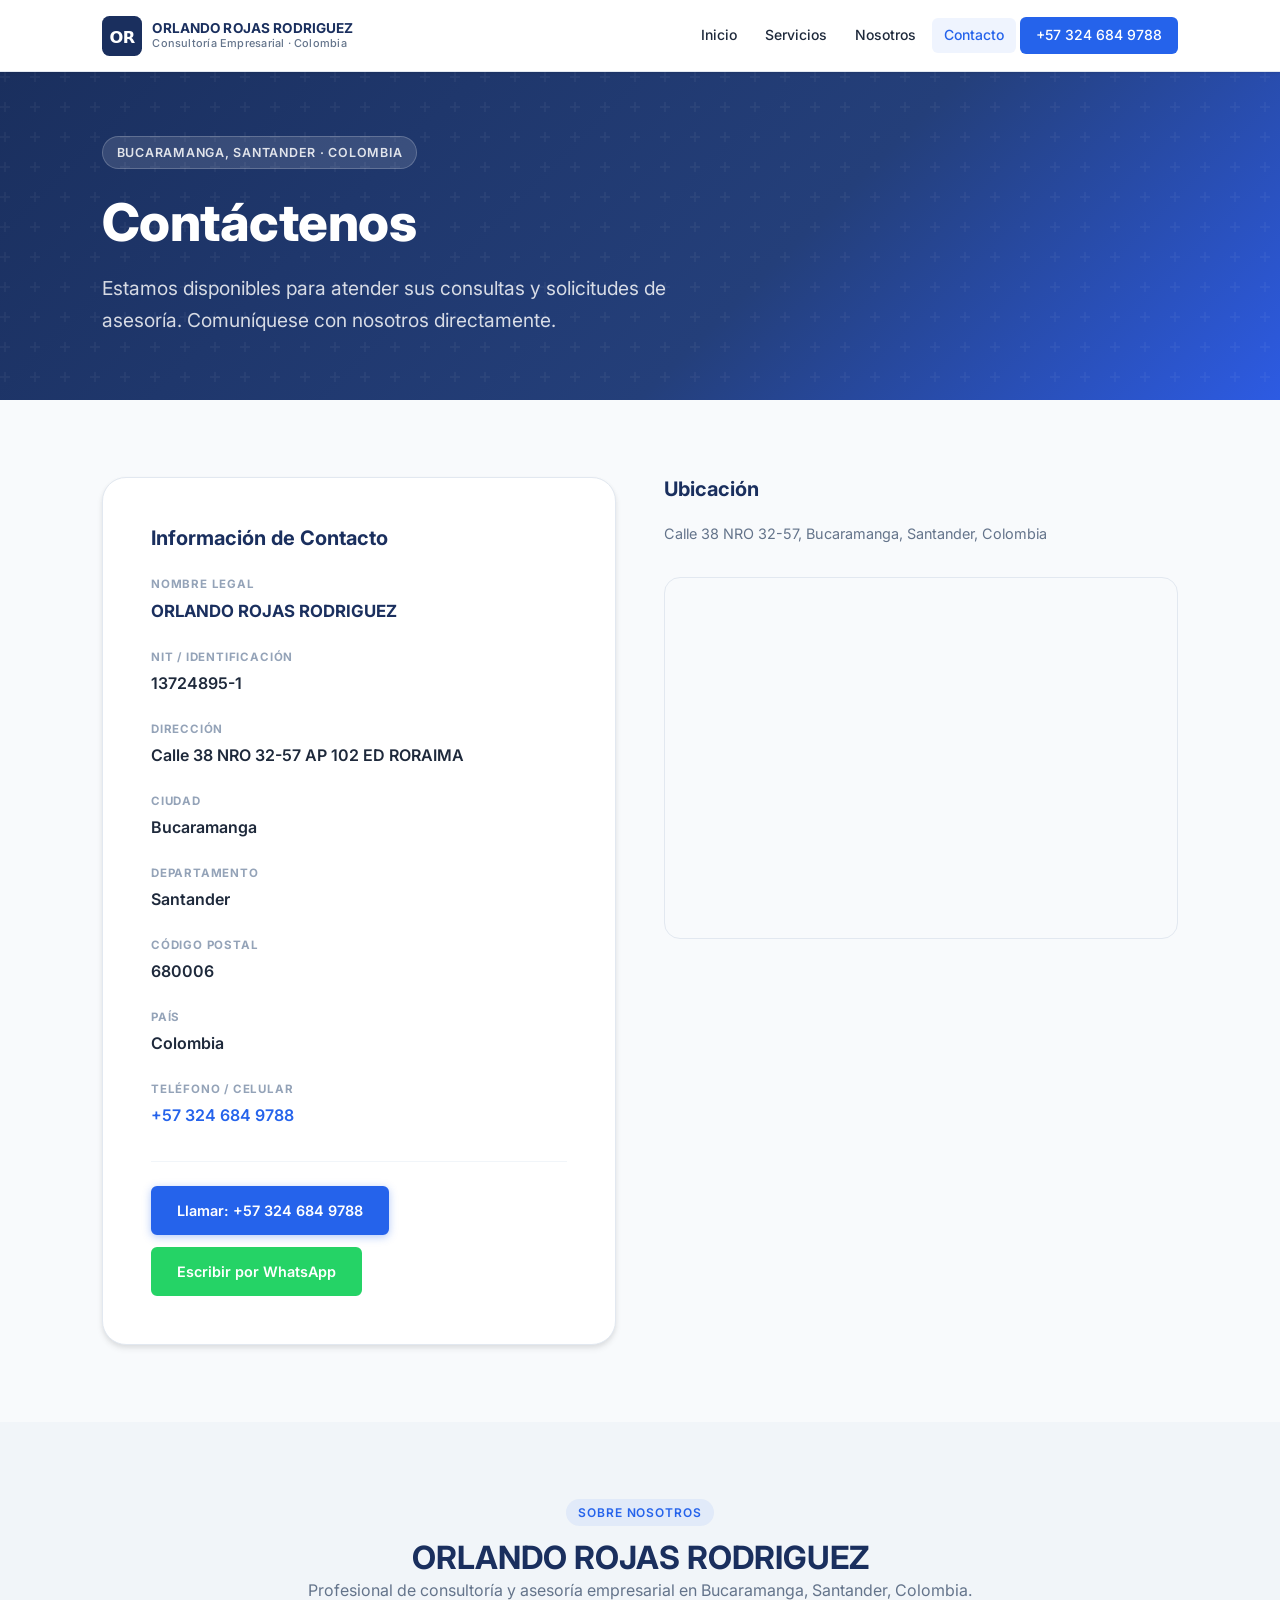
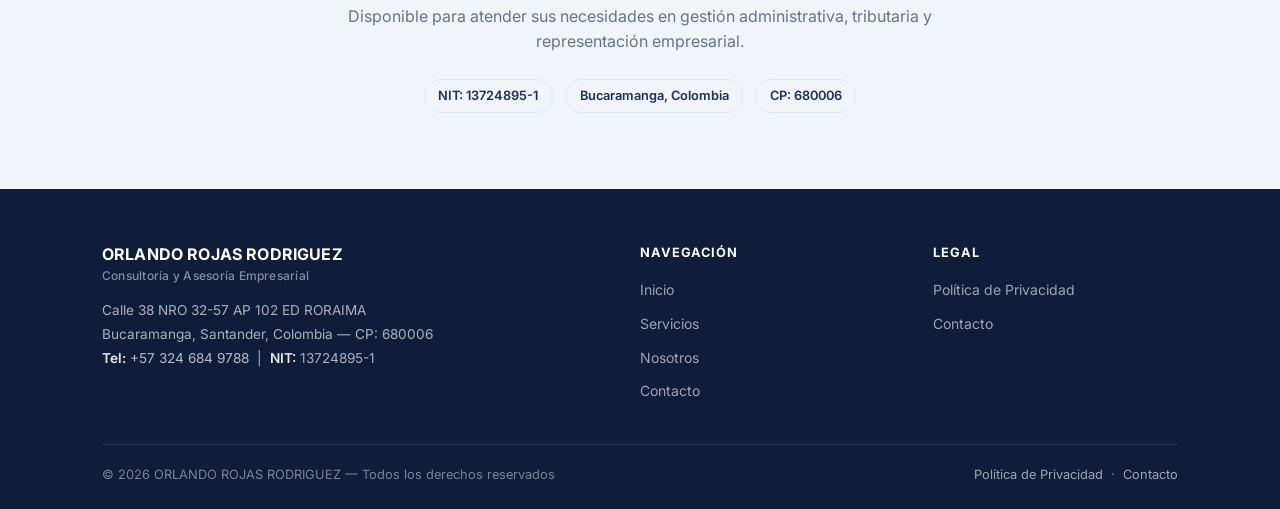
==== contact.html @ 3d0fdda3 "Initial commit: sitio web de verificación empresarial para Meta Ads Manager - index.html: página pri" ====
<!DOCTYPE html>
<html lang="es">
<head>
  <meta charset="UTF-8">
  <meta name="viewport" content="width=device-width, initial-scale=1.0">
  <title>Contacto — ORLANDO ROJAS RODRIGUEZ</title>
  <meta name="description" content="Contacte a ORLANDO ROJAS RODRIGUEZ en Bucaramanga, Santander, Colombia. Teléfono: +57 324 684 9788. Dirección: Calle 38 NRO 32-57 AP 102 ED RORAIMA.">
  <meta name="author" content="ORLANDO ROJAS RODRIGUEZ">
  <meta name="robots" content="index, follow">
  <meta name="geo.region" content="CO-SAN">
  <meta name="geo.placename" content="Bucaramanga">
  <meta name="geo.position" content="7.1193;-73.1227">
  <meta name="ICBM" content="7.1193, -73.1227">

  <!-- Open Graph -->
  <meta property="og:type" content="website">
  <meta property="og:title" content="Contacto — ORLANDO ROJAS RODRIGUEZ">
  <meta property="og:description" content="Contacte a ORLANDO ROJAS RODRIGUEZ en Bucaramanga, Colombia. Tel: +57 324 684 9788.">
  <meta property="og:locale" content="es_CO">

  <!-- Favicon -->
  <link rel="icon" type="image/svg+xml" href="assets/icons/favicon.svg">

  <!-- Canonical -->
  <link rel="canonical" href="https://orlando-rojas.netlify.app/contact.html">

  <!-- CSS -->
  <link rel="stylesheet" href="css/main.css">
</head>
<body>

  <!-- ===== HEADER ===== -->
  <header class="site-header" role="banner">
    <div class="container">
      <a href="index.html" class="site-logo" aria-label="ORLANDO ROJAS RODRIGUEZ — Inicio">
        <img src="assets/icons/favicon.svg" alt="" class="logo-icon" width="40" height="40">
        <div class="logo-text">
          <span class="logo-name">ORLANDO ROJAS RODRIGUEZ</span>
          <span class="logo-tag">Consultoría Empresarial · Colombia</span>
        </div>
      </a>

      <button class="nav-toggle" id="nav-toggle" aria-expanded="false" aria-label="Abrir menú de navegación">
        <span></span><span></span><span></span>
      </button>

      <nav class="site-nav" id="site-nav" role="navigation" aria-label="Navegación principal">
        <a href="index.html">Inicio</a>
        <a href="index.html#servicios">Servicios</a>
        <a href="index.html#nosotros">Nosotros</a>
        <a href="contact.html" class="active">Contacto</a>
        <a href="tel:+573246849788" class="nav-cta">+57 324 684 9788</a>
      </nav>
    </div>
  </header>

  <main id="main-content">

    <!-- Hero pequeño -->
    <section class="hero" style="padding: clamp(2.5rem, 5vw, 4rem) 0;" aria-labelledby="contact-heading">
      <div class="container">
        <div class="hero-content">
          <span class="hero-badge">Bucaramanga, Santander · Colombia</span>
          <h1 id="contact-heading">Contáctenos</h1>
          <p class="hero-subtitle">
            Estamos disponibles para atender sus consultas y solicitudes de asesoría.
            Comuníquese con nosotros directamente.
          </p>
        </div>
      </div>
    </section>

    <!-- Contenido de Contacto -->
    <section aria-label="Información de contacto completa">
      <div class="container">
        <div class="contact-page-grid">

          <!-- Card de información -->
          <div>
            <div class="contact-box">
              <h2 style="margin-bottom: 1.5rem; font-size: 1.25rem;">Información de Contacto</h2>

              <div class="contact-grid" style="grid-template-columns: 1fr;">
                <div class="contact-item">
                  <span class="contact-label">Nombre Legal</span>
                  <span class="contact-value" style="font-size: 1.05rem; color: var(--primary); font-weight: 700;">
                    ORLANDO ROJAS RODRIGUEZ
                  </span>
                </div>

                <div class="contact-item">
                  <span class="contact-label">NIT / Identificación</span>
                  <span class="contact-value">13724895-1</span>
                </div>

                <div class="contact-item">
                  <span class="contact-label">Dirección</span>
                  <span class="contact-value">Calle 38 NRO 32-57 AP 102 ED RORAIMA</span>
                </div>

                <div class="contact-item">
                  <span class="contact-label">Ciudad</span>
                  <span class="contact-value">Bucaramanga</span>
                </div>

                <div class="contact-item">
                  <span class="contact-label">Departamento</span>
                  <span class="contact-value">Santander</span>
                </div>

                <div class="contact-item">
                  <span class="contact-label">Código Postal</span>
                  <span class="contact-value">680006</span>
                </div>

                <div class="contact-item">
                  <span class="contact-label">País</span>
                  <span class="contact-value">Colombia</span>
                </div>

                <div class="contact-item">
                  <span class="contact-label">Teléfono / Celular</span>
                  <span class="contact-value">
                    <a href="tel:+573246849788">+57 324 684 9788</a>
                  </span>
                </div>
              </div>

              <div class="contact-actions">
                <a href="tel:+573246849788" class="btn btn-primary">
                  Llamar: +57 324 684 9788
                </a>
                <a href="https://wa.me/573246849788?text=Hola%2C%20me%20gustar%C3%ADa%20obtener%20m%C3%A1s%20informaci%C3%B3n%20sobre%20sus%20servicios."
                   class="btn btn-whatsapp"
                   target="_blank"
                   rel="noopener">
                  Escribir por WhatsApp
                </a>
              </div>
            </div>

            <!-- Schema.org markup para SEO y crawlers -->
            <div style="display:none;" itemscope itemtype="https://schema.org/Person">
              <span itemprop="name">ORLANDO ROJAS RODRIGUEZ</span>
              <span itemprop="taxID">13724895-1</span>
              <span itemprop="telephone">+57 324 684 9788</span>
              <div itemprop="address" itemscope itemtype="https://schema.org/PostalAddress">
                <span itemprop="streetAddress">Calle 38 NRO 32-57 AP 102 ED RORAIMA</span>
                <span itemprop="addressLocality">Bucaramanga</span>
                <span itemprop="addressRegion">Santander</span>
                <span itemprop="postalCode">680006</span>
                <span itemprop="addressCountry">CO</span>
              </div>
            </div>
          </div>

          <!-- Mapa -->
          <div>
            <h2 style="margin-bottom: 1.25rem; font-size: 1.25rem;">Ubicación</h2>
            <p style="color: var(--text-muted); font-size: .9rem; margin-bottom: 1.25rem;">
              Calle 38 NRO 32-57, Bucaramanga, Santander, Colombia
            </p>
            <div class="map-wrapper">
              <iframe
                title="Ubicación de ORLANDO ROJAS RODRIGUEZ en Bucaramanga"
                src="https://maps.google.com/maps?q=Calle+38+%2332-57+Bucaramanga+Santander+Colombia&t=&z=15&ie=UTF8&iwloc=&output=embed"
                allowfullscreen
                loading="lazy"
                referrerpolicy="no-referrer-when-downgrade">
              </iframe>
            </div>
          </div>

        </div>
      </div>
    </section>

    <!-- Sección adicional de contexto -->
    <section class="section-alt" aria-label="Información del negocio">
      <div class="container" style="max-width: 760px; text-align: center;">
        <span class="section-tag">Sobre nosotros</span>
        <h2>ORLANDO ROJAS RODRIGUEZ</h2>
        <p style="color: var(--text-muted); margin-bottom: 1.5rem;">
          Profesional de consultoría y asesoría empresarial en Bucaramanga, Santander, Colombia.
          Disponible para atender sus necesidades en gestión administrativa, tributaria y representación empresarial.
        </p>
        <div style="display: flex; flex-wrap: wrap; gap: .75rem; justify-content: center;">
          <span class="badge">NIT: 13724895-1</span>
          <span class="badge">Bucaramanga, Colombia</span>
          <span class="badge">CP: 680006</span>
        </div>
      </div>
    </section>

  </main>

  <!-- ===== FOOTER ===== -->
  <footer class="site-footer" role="contentinfo">
    <div class="container">
      <div class="footer-grid">
        <div class="footer-brand">
          <div class="logo-text">
            <span class="logo-name">ORLANDO ROJAS RODRIGUEZ</span>
            <span class="logo-tag">Consultoría y Asesoría Empresarial</span>
          </div>
          <address class="footer-address" style="font-style: normal;">
            Calle 38 NRO 32-57 AP 102 ED RORAIMA<br>
            Bucaramanga, Santander, Colombia — CP: 680006<br>
            <strong>Tel:</strong> <a href="tel:+573246849788" style="color:rgba(255,255,255,.7)">+57 324 684 9788</a>
            &nbsp;|&nbsp; <strong>NIT:</strong> 13724895-1
          </address>
        </div>

        <div class="footer-col">
          <h4>Navegación</h4>
          <ul>
            <li><a href="index.html">Inicio</a></li>
            <li><a href="index.html#servicios">Servicios</a></li>
            <li><a href="index.html#nosotros">Nosotros</a></li>
            <li><a href="contact.html">Contacto</a></li>
          </ul>
        </div>

        <div class="footer-col">
          <h4>Legal</h4>
          <ul>
            <li><a href="privacy-policy.html">Política de Privacidad</a></li>
            <li><a href="contact.html">Contacto</a></li>
          </ul>
        </div>
      </div>

      <div class="footer-bottom">
        <span>© 2026 ORLANDO ROJAS RODRIGUEZ — Todos los derechos reservados</span>
        <span>
          <a href="privacy-policy.html">Política de Privacidad</a>
          &nbsp;·&nbsp;
          <a href="contact.html">Contacto</a>
        </span>
      </div>
    </div>
  </footer>

  <script src="js/main.js"></script>
</body>
</html>
---- css/main.css ----
/* ==============================================
   ORLANDO ROJAS RODRIGUEZ — Sistema de Diseño
   ============================================== */

/* 1. Google Fonts */
@import url('https://fonts.googleapis.com/css2?family=Inter:wght@400;500;600;700;800&display=swap');

/* 2. Variables CSS */
:root {
  --primary:        #1a2f5e;
  --primary-dark:   #0f1d3a;
  --primary-light:  #243f7a;
  --accent:         #2563eb;
  --accent-hover:   #1d4ed8;
  --text:           #1e293b;
  --text-muted:     #64748b;
  --text-light:     #94a3b8;
  --bg:             #f8fafc;
  --bg-white:       #ffffff;
  --bg-section:     #f1f5f9;
  --border:         #e2e8f0;
  --border-light:   #f1f5f9;
  --success:        #059669;
  --shadow-sm:      0 1px 3px rgba(0,0,0,.08), 0 1px 2px rgba(0,0,0,.04);
  --shadow:         0 4px 6px rgba(0,0,0,.07), 0 2px 4px rgba(0,0,0,.05);
  --shadow-lg:      0 10px 25px rgba(0,0,0,.1), 0 4px 10px rgba(0,0,0,.06);
  --radius-sm:      6px;
  --radius:         10px;
  --radius-lg:      16px;
  --radius-xl:      24px;
  --font:           'Inter', system-ui, -apple-system, sans-serif;
  --container:      1140px;
  --header-h:       72px;
  --transition:     0.2s ease;
}

/* 3. Reset */
*, *::before, *::after {
  box-sizing: border-box;
  margin: 0;
  padding: 0;
}

html {
  scroll-behavior: smooth;
  -webkit-text-size-adjust: 100%;
}

body {
  font-family: var(--font);
  font-size: 16px;
  line-height: 1.6;
  color: var(--text);
  background: var(--bg);
  -webkit-font-smoothing: antialiased;
  -moz-osx-font-smoothing: grayscale;
}

img, svg { display: block; max-width: 100%; }
a { color: var(--accent); text-decoration: none; }
a:hover { text-decoration: underline; }
ul { list-style: none; }

/* 4. Tipografía */
h1, h2, h3, h4, h5, h6 {
  font-weight: 700;
  line-height: 1.25;
  color: var(--primary);
}

h1 { font-size: clamp(1.75rem, 4vw, 2.75rem); }
h2 { font-size: clamp(1.4rem, 3vw, 2rem); }
h3 { font-size: clamp(1.1rem, 2vw, 1.35rem); }
h4 { font-size: 1.05rem; }

p { margin-bottom: 1rem; }
p:last-child { margin-bottom: 0; }

/* 5. Layout */
.container {
  max-width: var(--container);
  margin: 0 auto;
  padding: 0 clamp(1rem, 4vw, 2rem);
}

section {
  padding: clamp(3rem, 6vw, 5rem) 0;
}

.section-alt {
  background: var(--bg-section);
}

.section-header {
  text-align: center;
  margin-bottom: clamp(2rem, 4vw, 3.5rem);
}

.section-header h2 {
  margin-bottom: .5rem;
}

.section-header p {
  font-size: 1.05rem;
  color: var(--text-muted);
  max-width: 560px;
  margin: 0 auto;
}

.section-tag {
  display: inline-block;
  font-size: .75rem;
  font-weight: 600;
  letter-spacing: .08em;
  text-transform: uppercase;
  color: var(--accent);
  background: rgba(37,99,235,.08);
  padding: .25rem .75rem;
  border-radius: 100px;
  margin-bottom: .75rem;
}

/* 6. Header */
.site-header {
  position: sticky;
  top: 0;
  z-index: 100;
  height: var(--header-h);
  background: var(--bg-white);
  border-bottom: 1px solid var(--border);
  box-shadow: var(--shadow-sm);
}

.site-header .container {
  height: 100%;
  display: flex;
  align-items: center;
  justify-content: space-between;
  gap: 1rem;
}

.site-logo {
  display: flex;
  align-items: center;
  gap: .65rem;
  text-decoration: none;
  flex-shrink: 0;
}

.site-logo:hover { text-decoration: none; }

.logo-icon {
  width: 40px;
  height: 40px;
  flex-shrink: 0;
}

.logo-text {
  display: flex;
  flex-direction: column;
  line-height: 1.15;
}

.logo-name {
  font-size: .85rem;
  font-weight: 700;
  color: var(--primary);
  letter-spacing: .01em;
}

.logo-tag {
  font-size: .68rem;
  font-weight: 500;
  color: var(--text-muted);
  letter-spacing: .02em;
}

.site-nav {
  display: flex;
  align-items: center;
  gap: .25rem;
}

.site-nav a {
  font-size: .875rem;
  font-weight: 500;
  color: var(--text);
  padding: .4rem .75rem;
  border-radius: var(--radius-sm);
  transition: background var(--transition), color var(--transition);
  text-decoration: none;
}

.site-nav a:hover {
  background: var(--bg-section);
  color: var(--primary);
  text-decoration: none;
}

.site-nav a.active {
  color: var(--accent);
  background: rgba(37,99,235,.07);
}

.nav-cta {
  background: var(--accent) !important;
  color: #fff !important;
  padding: .45rem 1rem !important;
  border-radius: var(--radius-sm) !important;
}

.nav-cta:hover {
  background: var(--accent-hover) !important;
  text-decoration: none !important;
}

/* Hamburger */
.nav-toggle {
  display: none;
  flex-direction: column;
  gap: 5px;
  background: none;
  border: none;
  cursor: pointer;
  padding: .4rem;
  border-radius: var(--radius-sm);
}

.nav-toggle span {
  display: block;
  width: 22px;
  height: 2px;
  background: var(--primary);
  border-radius: 2px;
  transition: transform var(--transition), opacity var(--transition);
}

.nav-toggle.open span:nth-child(1) { transform: translateY(7px) rotate(45deg); }
.nav-toggle.open span:nth-child(2) { opacity: 0; }
.nav-toggle.open span:nth-child(3) { transform: translateY(-7px) rotate(-45deg); }

/* 7. Hero */
.hero {
  background: linear-gradient(135deg, var(--primary) 0%, var(--primary-light) 60%, #2d5be3 100%);
  color: #fff;
  padding: clamp(3.5rem, 8vw, 6rem) 0;
  position: relative;
  overflow: hidden;
}

.hero::before {
  content: '';
  position: absolute;
  inset: 0;
  background: url("data:image/svg+xml,%3Csvg width='60' height='60' viewBox='0 0 60 60' xmlns='http://www.w3.org/2000/svg'%3E%3Cg fill='none' fill-rule='evenodd'%3E%3Cg fill='%23ffffff' fill-opacity='0.04'%3E%3Cpath d='M36 34v-4h-2v4h-4v2h4v4h2v-4h4v-2h-4zm0-30V0h-2v4h-4v2h4v4h2V6h4V4h-4zM6 34v-4H4v4H0v2h4v4h2v-4h4v-2H6zM6 4V0H4v4H0v2h4v4h2V6h4V4H6z'/%3E%3C/g%3E%3C/g%3E%3C/svg%3E");
  pointer-events: none;
}

.hero .container {
  position: relative;
  z-index: 1;
}

.hero-content {
  max-width: 700px;
}

.hero-badge {
  display: inline-flex;
  align-items: center;
  gap: .4rem;
  font-size: .78rem;
  font-weight: 600;
  letter-spacing: .06em;
  text-transform: uppercase;
  color: rgba(255,255,255,.85);
  background: rgba(255,255,255,.12);
  border: 1px solid rgba(255,255,255,.2);
  padding: .35rem .85rem;
  border-radius: 100px;
  margin-bottom: 1.5rem;
}

.hero h1 {
  color: #fff;
  font-size: clamp(2rem, 5vw, 3.25rem);
  font-weight: 800;
  letter-spacing: -.01em;
  line-height: 1.15;
  margin-bottom: 1.25rem;
}

.hero-subtitle {
  font-size: clamp(1rem, 2vw, 1.2rem);
  color: rgba(255,255,255,.82);
  line-height: 1.65;
  margin-bottom: 2rem;
  max-width: 580px;
}

.hero-actions {
  display: flex;
  flex-wrap: wrap;
  gap: 1rem;
  align-items: center;
}

.hero-info {
  margin-top: clamp(2rem, 4vw, 3rem);
  display: flex;
  flex-wrap: wrap;
  gap: 1.5rem;
}

.hero-info-item {
  display: flex;
  align-items: center;
  gap: .5rem;
  font-size: .9rem;
  color: rgba(255,255,255,.78);
}

.hero-info-item strong {
  color: #fff;
  font-weight: 600;
}

/* 8. Botones */
.btn {
  display: inline-flex;
  align-items: center;
  gap: .5rem;
  font-family: var(--font);
  font-size: .9rem;
  font-weight: 600;
  padding: .7rem 1.5rem;
  border-radius: var(--radius-sm);
  border: 2px solid transparent;
  cursor: pointer;
  text-decoration: none;
  transition: background var(--transition), border-color var(--transition),
              color var(--transition), box-shadow var(--transition), transform var(--transition);
  white-space: nowrap;
}

.btn:hover { text-decoration: none; transform: translateY(-1px); }
.btn:active { transform: translateY(0); }

.btn-primary {
  background: var(--accent);
  color: #fff;
  border-color: var(--accent);
  box-shadow: 0 2px 8px rgba(37,99,235,.35);
}

.btn-primary:hover {
  background: var(--accent-hover);
  border-color: var(--accent-hover);
  box-shadow: 0 4px 14px rgba(37,99,235,.45);
}

.btn-outline {
  background: transparent;
  color: #fff;
  border-color: rgba(255,255,255,.45);
}

.btn-outline:hover {
  background: rgba(255,255,255,.12);
  border-color: rgba(255,255,255,.7);
}

.btn-outline-dark {
  background: transparent;
  color: var(--accent);
  border-color: var(--accent);
}

.btn-outline-dark:hover {
  background: var(--accent);
  color: #fff;
}

/* 9. Cards de Servicios */
.services-grid {
  display: grid;
  grid-template-columns: repeat(auto-fit, minmax(240px, 1fr));
  gap: 1.5rem;
}

.service-card {
  background: var(--bg-white);
  border: 1px solid var(--border);
  border-radius: var(--radius-lg);
  padding: clamp(1.5rem, 3vw, 2rem);
  transition: box-shadow var(--transition), transform var(--transition), border-color var(--transition);
}

.service-card:hover {
  box-shadow: var(--shadow-lg);
  transform: translateY(-3px);
  border-color: rgba(37,99,235,.25);
}

.service-icon {
  width: 52px;
  height: 52px;
  background: rgba(37,99,235,.08);
  border-radius: var(--radius);
  display: flex;
  align-items: center;
  justify-content: center;
  margin-bottom: 1.25rem;
  font-size: 1.5rem;
}

.service-card h3 {
  margin-bottom: .5rem;
  font-size: 1.1rem;
}

.service-card p {
  font-size: .9rem;
  color: var(--text-muted);
  margin-bottom: 0;
}

/* 10. Sección Nosotros */
.about-grid {
  display: grid;
  grid-template-columns: 1fr 1fr;
  gap: clamp(2rem, 4vw, 4rem);
  align-items: center;
}

.about-content h2 {
  margin-bottom: 1rem;
}

.about-content p {
  color: var(--text-muted);
}

.about-badges {
  display: flex;
  flex-wrap: wrap;
  gap: .75rem;
  margin-top: 1.5rem;
}

.badge {
  display: inline-flex;
  align-items: center;
  gap: .4rem;
  font-size: .8rem;
  font-weight: 600;
  color: var(--primary);
  background: var(--bg-section);
  border: 1px solid var(--border);
  padding: .35rem .85rem;
  border-radius: 100px;
}

.about-card {
  background: var(--primary);
  border-radius: var(--radius-xl);
  padding: clamp(1.75rem, 3vw, 2.5rem);
  color: #fff;
}

.about-card h3 {
  color: #fff;
  margin-bottom: 1.25rem;
  font-size: 1.1rem;
  opacity: .9;
  font-weight: 500;
}

.info-row {
  display: flex;
  flex-direction: column;
  gap: .9rem;
}

.info-item {
  display: flex;
  flex-direction: column;
  gap: .15rem;
  padding-bottom: .9rem;
  border-bottom: 1px solid rgba(255,255,255,.1);
}

.info-item:last-child {
  border-bottom: none;
  padding-bottom: 0;
}

.info-label {
  font-size: .7rem;
  font-weight: 600;
  letter-spacing: .08em;
  text-transform: uppercase;
  color: rgba(255,255,255,.55);
}

.info-value {
  font-size: .95rem;
  font-weight: 600;
  color: #fff;
}

.info-value a {
  color: #93c5fd;
  text-decoration: none;
}

.info-value a:hover {
  text-decoration: underline;
}

/* 11. Caja de Contacto */
.contact-box {
  background: var(--bg-white);
  border: 1px solid var(--border);
  border-radius: var(--radius-xl);
  padding: clamp(2rem, 4vw, 3rem);
  box-shadow: var(--shadow);
}

.contact-grid {
  display: grid;
  grid-template-columns: repeat(auto-fit, minmax(220px, 1fr));
  gap: 1.5rem 2.5rem;
  margin-bottom: 2rem;
}

.contact-item {
  display: flex;
  flex-direction: column;
  gap: .25rem;
}

.contact-label {
  font-size: .72rem;
  font-weight: 700;
  letter-spacing: .07em;
  text-transform: uppercase;
  color: var(--text-light);
}

.contact-value {
  font-size: 1rem;
  font-weight: 600;
  color: var(--text);
}

.contact-value a {
  color: var(--accent);
}

.contact-actions {
  display: flex;
  flex-wrap: wrap;
  gap: .75rem;
  padding-top: 1.5rem;
  border-top: 1px solid var(--border-light);
}

/* 12. Mapa */
.map-wrapper {
  border-radius: var(--radius-lg);
  overflow: hidden;
  border: 1px solid var(--border);
  margin-top: 2rem;
}

.map-wrapper iframe {
  display: block;
  width: 100%;
  height: 360px;
  border: none;
}

/* 13. Página Legal */
.legal-page {
  padding: clamp(2rem, 4vw, 4rem) 0;
}

.legal-header {
  margin-bottom: 2.5rem;
  padding-bottom: 1.5rem;
  border-bottom: 2px solid var(--border);
}

.legal-header h1 {
  margin-bottom: .5rem;
}

.legal-meta {
  font-size: .85rem;
  color: var(--text-muted);
}

.legal-content {
  max-width: 800px;
}

.legal-content h2 {
  font-size: 1.25rem;
  margin-top: 2.25rem;
  margin-bottom: .75rem;
  padding-bottom: .5rem;
  border-bottom: 1px solid var(--border-light);
  color: var(--primary);
}

.legal-content h3 {
  font-size: 1.05rem;
  margin-top: 1.5rem;
  margin-bottom: .5rem;
  color: var(--text);
}

.legal-content ul, .legal-content ol {
  list-style: disc;
  padding-left: 1.5rem;
  margin-bottom: 1rem;
}

.legal-content ol { list-style: decimal; }

.legal-content li {
  margin-bottom: .4rem;
  color: var(--text-muted);
}

.legal-content p {
  color: var(--text-muted);
}

.legal-highlight {
  background: rgba(37,99,235,.06);
  border-left: 4px solid var(--accent);
  border-radius: 0 var(--radius-sm) var(--radius-sm) 0;
  padding: 1rem 1.25rem;
  margin: 1.25rem 0;
}

.legal-highlight p {
  margin: 0;
  font-size: .9rem;
}

.responsible-box {
  background: var(--primary);
  color: #fff;
  border-radius: var(--radius-lg);
  padding: 1.5rem 1.75rem;
  margin: 1.25rem 0;
}

.responsible-box p {
  color: rgba(255,255,255,.85);
  margin-bottom: .4rem;
  font-size: .9rem;
}

.responsible-box strong {
  color: #fff;
}

/* 14. Footer */
.site-footer {
  background: var(--primary-dark);
  color: rgba(255,255,255,.75);
  padding: clamp(2.5rem, 5vw, 3.5rem) 0 1.5rem;
}

.footer-grid {
  display: grid;
  grid-template-columns: 2fr 1fr 1fr;
  gap: clamp(2rem, 4vw, 3rem);
  margin-bottom: 2.5rem;
}

.footer-brand .logo-name {
  color: #fff;
  font-size: 1rem;
  margin-bottom: .35rem;
}

.footer-brand .logo-tag {
  color: rgba(255,255,255,.5);
  font-size: .75rem;
}

.footer-address {
  margin-top: 1rem;
  font-size: .85rem;
  line-height: 1.75;
  color: rgba(255,255,255,.65);
}

.footer-address strong {
  color: rgba(255,255,255,.9);
  font-weight: 600;
}

.footer-col h4 {
  color: #fff;
  font-size: .8rem;
  font-weight: 700;
  letter-spacing: .07em;
  text-transform: uppercase;
  margin-bottom: 1rem;
}

.footer-col ul li + li { margin-top: .5rem; }

.footer-col a {
  font-size: .875rem;
  color: rgba(255,255,255,.6);
  text-decoration: none;
  transition: color var(--transition);
}

.footer-col a:hover {
  color: #fff;
  text-decoration: none;
}

.footer-bottom {
  border-top: 1px solid rgba(255,255,255,.1);
  padding-top: 1.25rem;
  display: flex;
  flex-wrap: wrap;
  gap: .5rem 1.5rem;
  align-items: center;
  justify-content: space-between;
  font-size: .8rem;
  color: rgba(255,255,255,.45);
}

.footer-bottom a {
  color: rgba(255,255,255,.6);
  text-decoration: none;
}

.footer-bottom a:hover { color: #fff; }

/* 15. Responsive */
@media (max-width: 900px) {
  .about-grid {
    grid-template-columns: 1fr;
  }

  .footer-grid {
    grid-template-columns: 1fr 1fr;
  }

  .footer-brand {
    grid-column: 1 / -1;
  }
}

@media (max-width: 680px) {
  :root { --header-h: 64px; }

  .site-nav {
    display: none;
    position: absolute;
    top: var(--header-h);
    left: 0;
    right: 0;
    background: var(--bg-white);
    border-bottom: 1px solid var(--border);
    flex-direction: column;
    align-items: stretch;
    padding: .5rem 1rem 1rem;
    box-shadow: var(--shadow);
    gap: .15rem;
  }

  .site-nav.open { display: flex; }

  .site-nav a {
    padding: .65rem .75rem;
    border-radius: var(--radius-sm);
  }

  .nav-toggle { display: flex; }

  .footer-grid {
    grid-template-columns: 1fr;
  }

  .hero-actions { flex-direction: column; align-items: flex-start; }

  .services-grid { grid-template-columns: 1fr; }
}

/* 16. Utilidades */
.text-center { text-align: center; }
.text-muted   { color: var(--text-muted); }
.mt-1 { margin-top: .5rem; }
.mt-2 { margin-top: 1rem; }
.mt-3 { margin-top: 1.5rem; }
.mt-4 { margin-top: 2rem; }
.mb-0 { margin-bottom: 0; }

.visually-hidden {
  position: absolute;
  width: 1px;
  height: 1px;
  overflow: hidden;
  clip: rect(0,0,0,0);
  white-space: nowrap;
}

/* WhatsApp button */
.btn-whatsapp {
  background: #25d366;
  color: #fff !important;
  border-color: #25d366;
}

.btn-whatsapp:hover {
  background: #1ebe5d;
  border-color: #1ebe5d;
  text-decoration: none !important;
}

/* Contact page specific */
.contact-page-grid {
  display: grid;
  grid-template-columns: 1fr 1fr;
  gap: clamp(2rem, 4vw, 3rem);
  align-items: start;
}

@media (max-width: 720px) {
  .contact-page-grid {
    grid-template-columns: 1fr;
  }
}
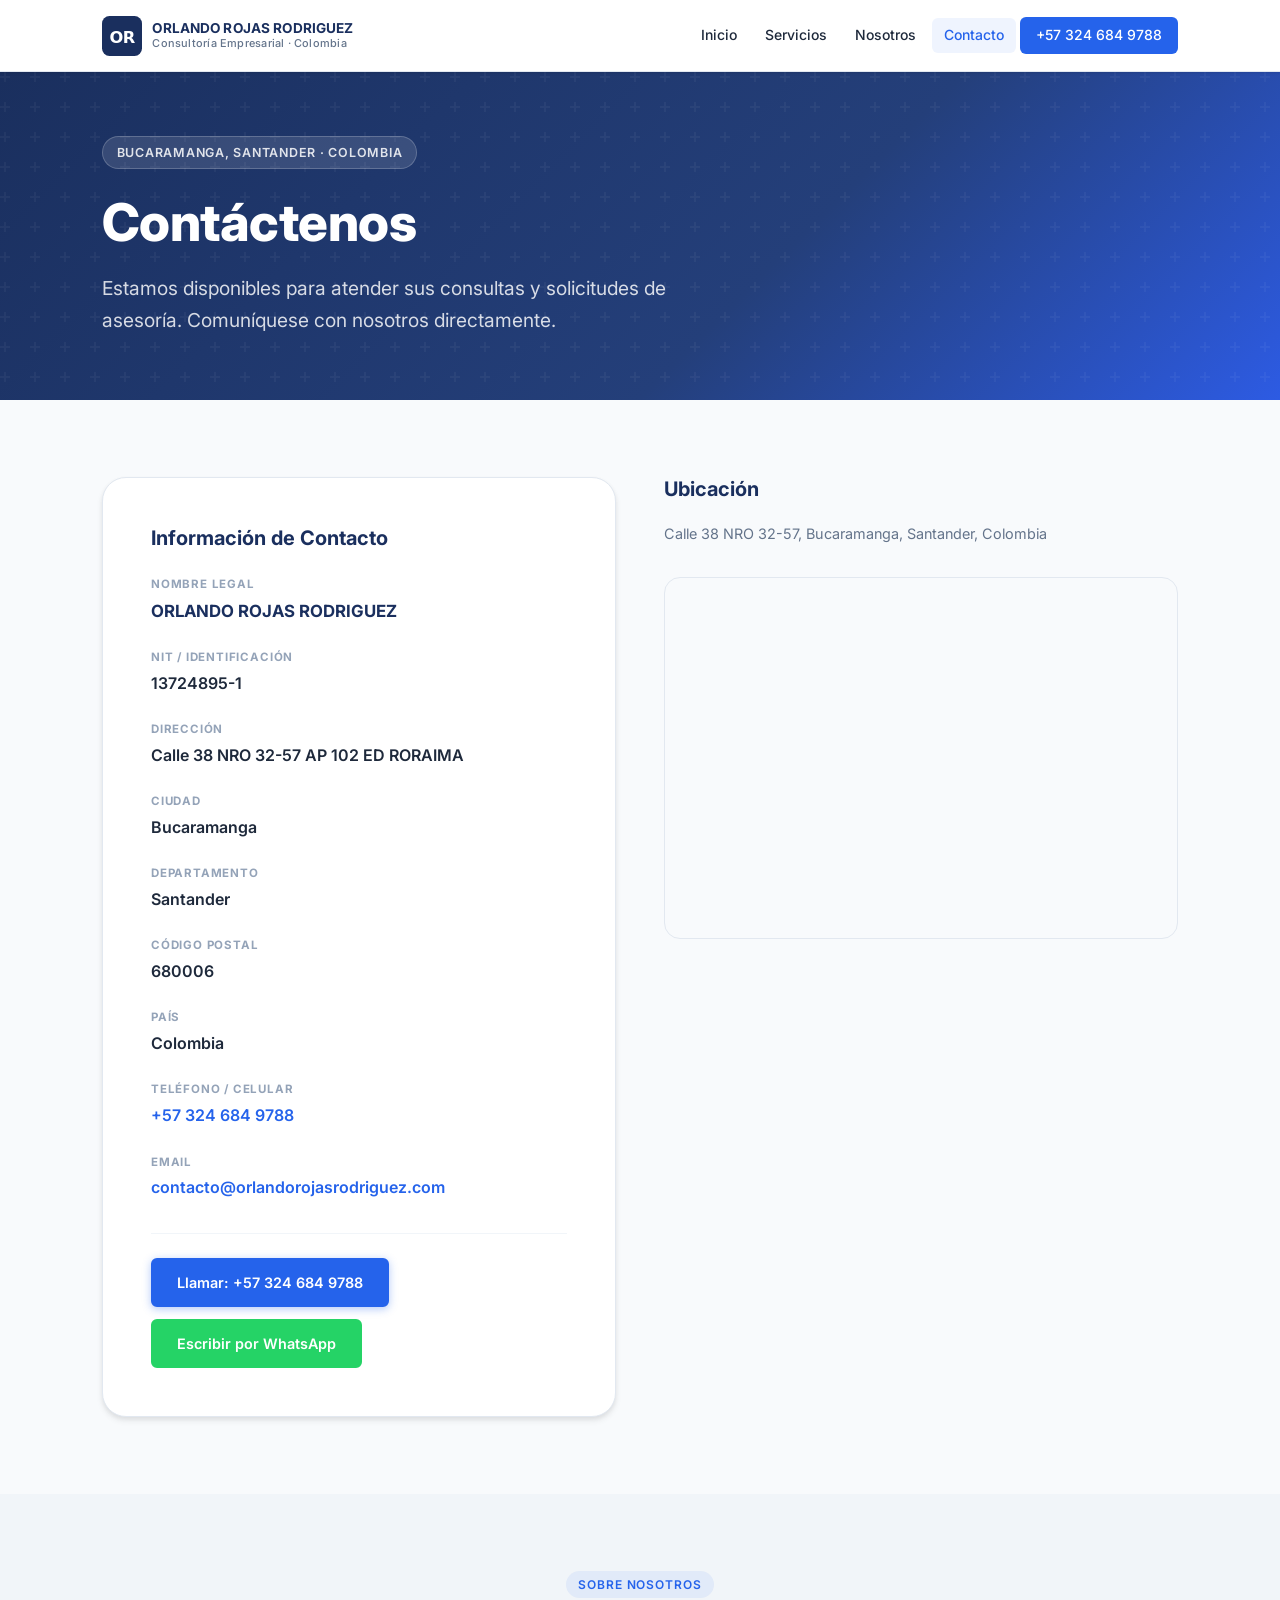
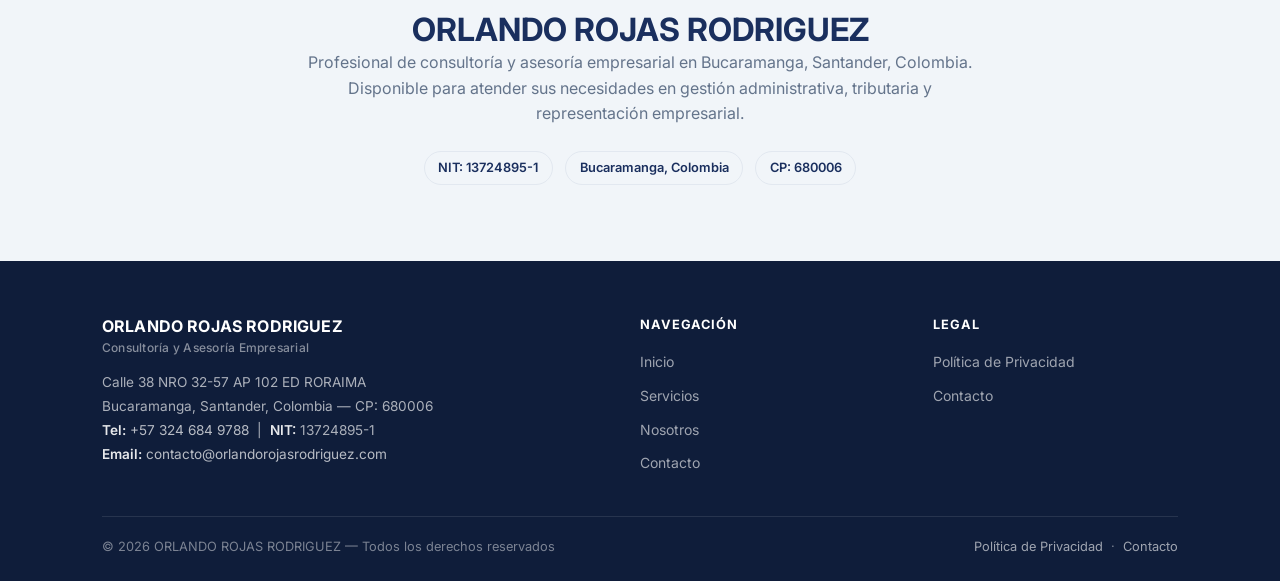
==== commit eb3312dc: "Add corporate email contacto@orlandorojasrodriguez.com across all pages Required by Meta Business ve" ====
--- a/contact.html
+++ b/contact.html
@@ -22,7 +22,7 @@
   <link rel="icon" type="image/svg+xml" href="assets/icons/favicon.svg">
 
   <!-- Canonical -->
-  <link rel="canonical" href="https://orlando-rojas.netlify.app/contact.html">
+  <link rel="canonical" href="https://orlandorojasrodriguez.com/contact.html">
 
   <!-- CSS -->
   <link rel="stylesheet" href="css/main.css">
@@ -122,6 +122,13 @@
                   <span class="contact-label">Teléfono / Celular</span>
                   <span class="contact-value">
                     <a href="tel:+573246849788">+57 324 684 9788</a>
+                  </span>
+                </div>
+
+                <div class="contact-item">
+                  <span class="contact-label">Email</span>
+                  <span class="contact-value">
+                    <a href="mailto:contacto@orlandorojasrodriguez.com">contacto@orlandorojasrodriguez.com</a>
                   </span>
                 </div>
               </div>
@@ -144,6 +151,7 @@
               <span itemprop="name">ORLANDO ROJAS RODRIGUEZ</span>
               <span itemprop="taxID">13724895-1</span>
               <span itemprop="telephone">+57 324 684 9788</span>
+              <span itemprop="email">contacto@orlandorojasrodriguez.com</span>
               <div itemprop="address" itemscope itemtype="https://schema.org/PostalAddress">
                 <span itemprop="streetAddress">Calle 38 NRO 32-57 AP 102 ED RORAIMA</span>
                 <span itemprop="addressLocality">Bucaramanga</span>
@@ -207,7 +215,8 @@
             Calle 38 NRO 32-57 AP 102 ED RORAIMA<br>
             Bucaramanga, Santander, Colombia — CP: 680006<br>
             <strong>Tel:</strong> <a href="tel:+573246849788" style="color:rgba(255,255,255,.7)">+57 324 684 9788</a>
-            &nbsp;|&nbsp; <strong>NIT:</strong> 13724895-1
+            &nbsp;|&nbsp; <strong>NIT:</strong> 13724895-1<br>
+            <strong>Email:</strong> <a href="mailto:contacto@orlandorojasrodriguez.com" style="color:rgba(255,255,255,.7)">contacto@orlandorojasrodriguez.com</a>
           </address>
         </div>
 
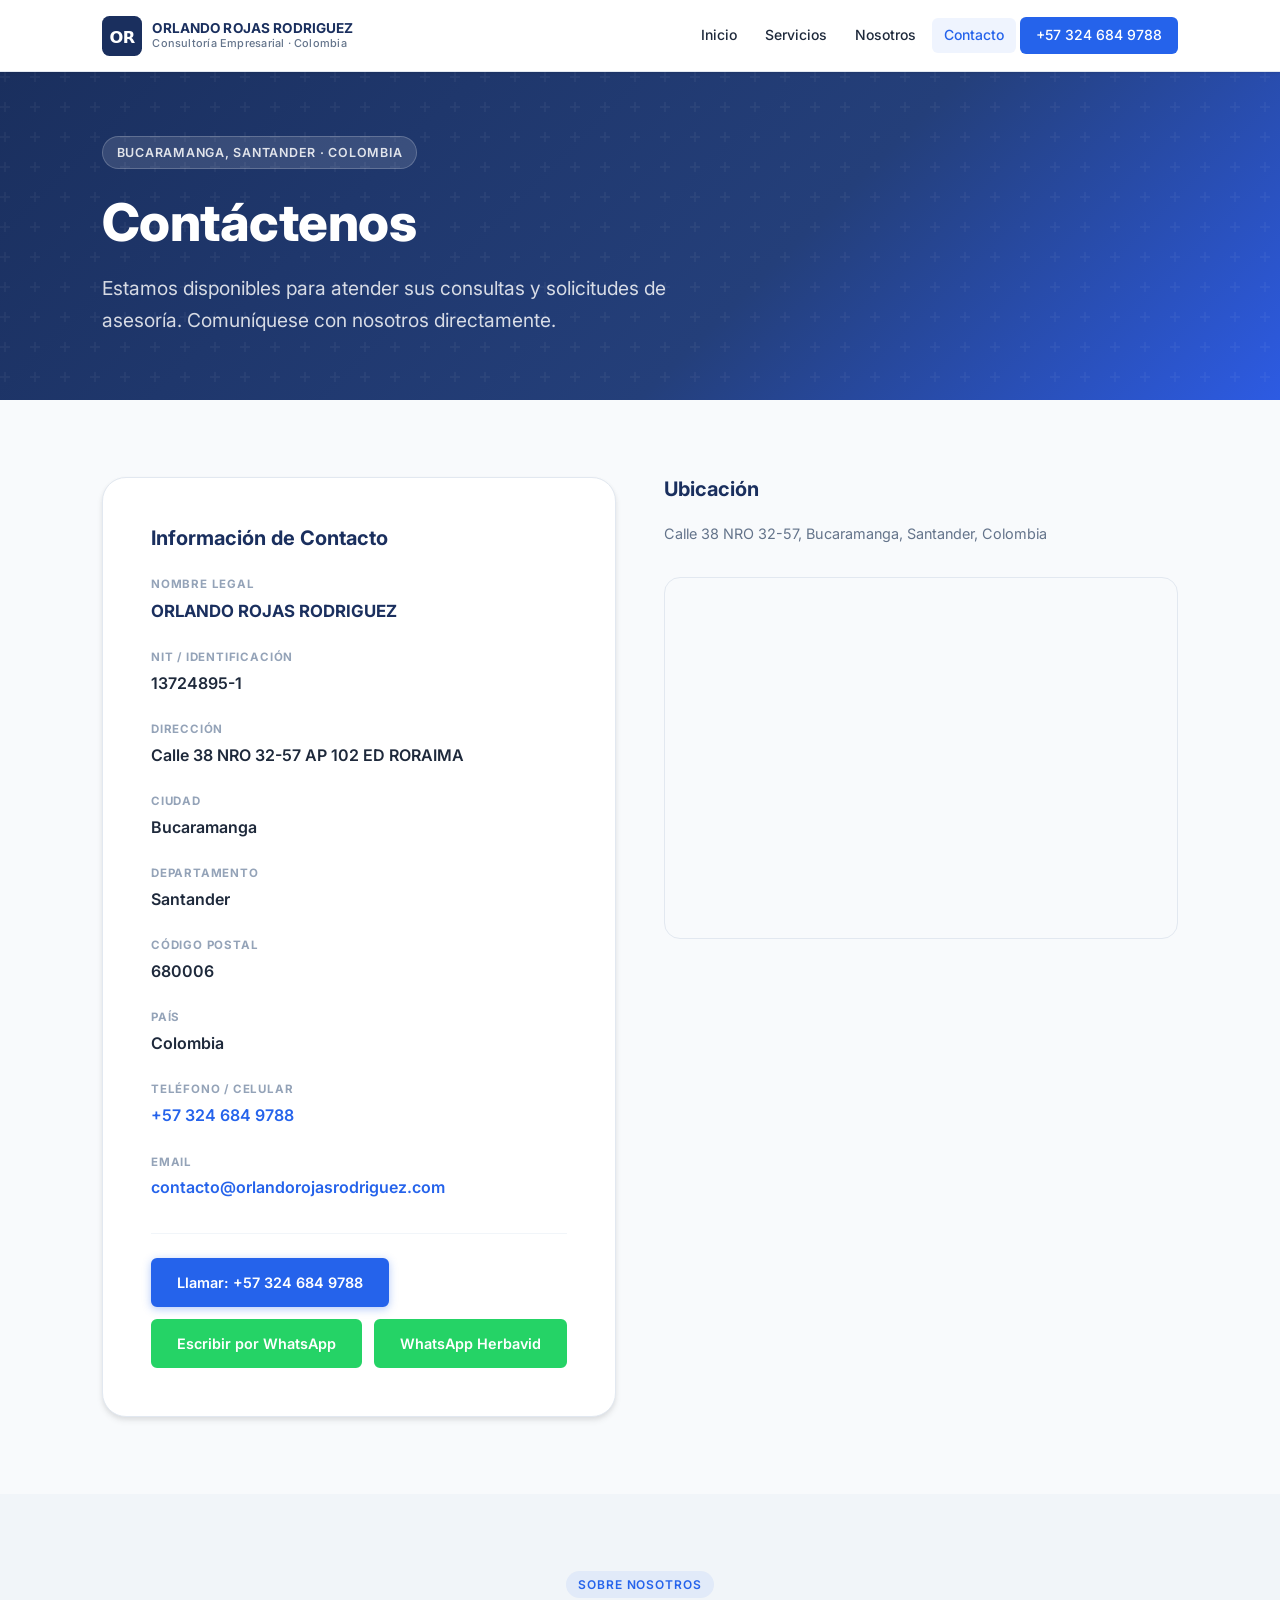
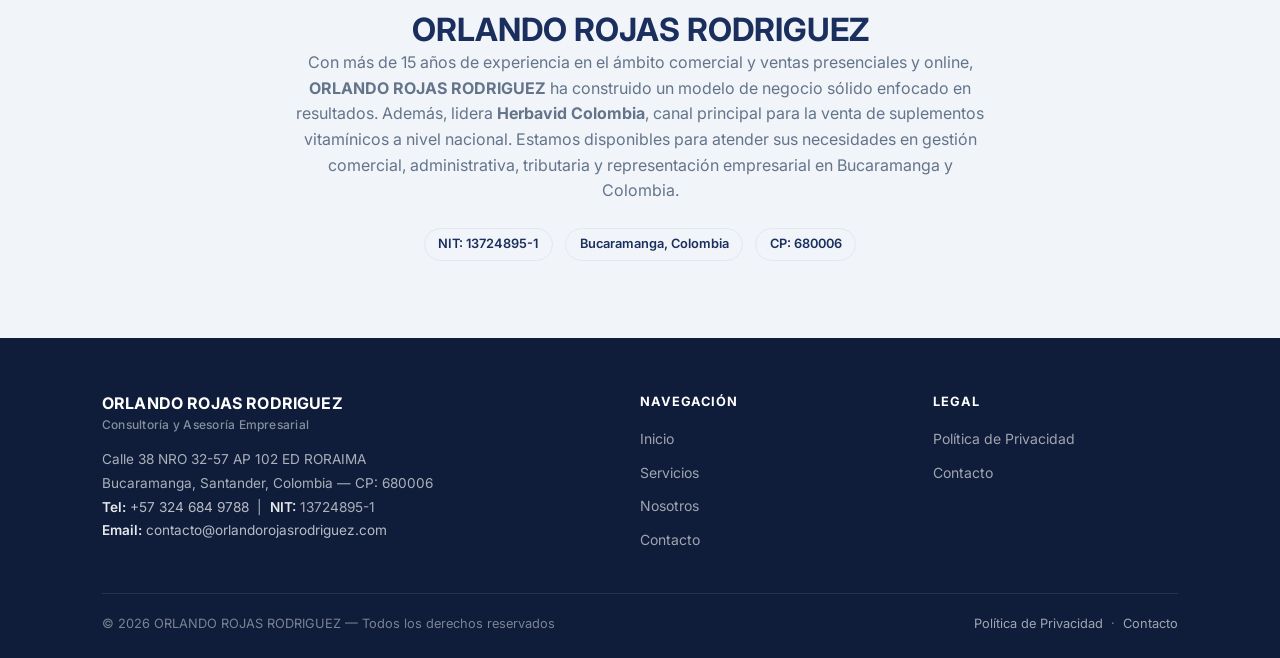
==== commit e32f40f1: "content: Actualizar textos biográficos para reflejar amplia experiencia en comercialización y el rol" ====
--- a/contact.html
+++ b/contact.html
@@ -142,6 +142,13 @@
                    target="_blank"
                    rel="noopener">
                   Escribir por WhatsApp
+                </a>
+                <a href="https://wa.me/573246849788?text=Hola,%20me%20interesan%20los%20suplementos%20vitam%C3%ADnicos%20de%20Herbavid"
+                   class="btn btn-whatsapp"
+                   target="_blank"
+                   rel="noopener"
+                   style="background-color: #25D366; color: white; border-color: #25D366;">
+                  WhatsApp Herbavid
                 </a>
               </div>
             </div>
@@ -189,8 +196,9 @@
         <span class="section-tag">Sobre nosotros</span>
         <h2>ORLANDO ROJAS RODRIGUEZ</h2>
         <p style="color: var(--text-muted); margin-bottom: 1.5rem;">
-          Profesional de consultoría y asesoría empresarial en Bucaramanga, Santander, Colombia.
-          Disponible para atender sus necesidades en gestión administrativa, tributaria y representación empresarial.
+          Con más de 15 años de experiencia en el ámbito comercial y ventas presenciales y online, <strong>ORLANDO ROJAS RODRIGUEZ</strong> ha construido un modelo de negocio sólido enfocado en resultados. 
+          Además, lidera <strong>Herbavid Colombia</strong>, canal principal para la venta de suplementos vitamínicos a nivel nacional.
+          Estamos disponibles para atender sus necesidades en gestión comercial, administrativa, tributaria y representación empresarial en Bucaramanga y Colombia.
         </p>
         <div style="display: flex; flex-wrap: wrap; gap: .75rem; justify-content: center;">
           <span class="badge">NIT: 13724895-1</span>
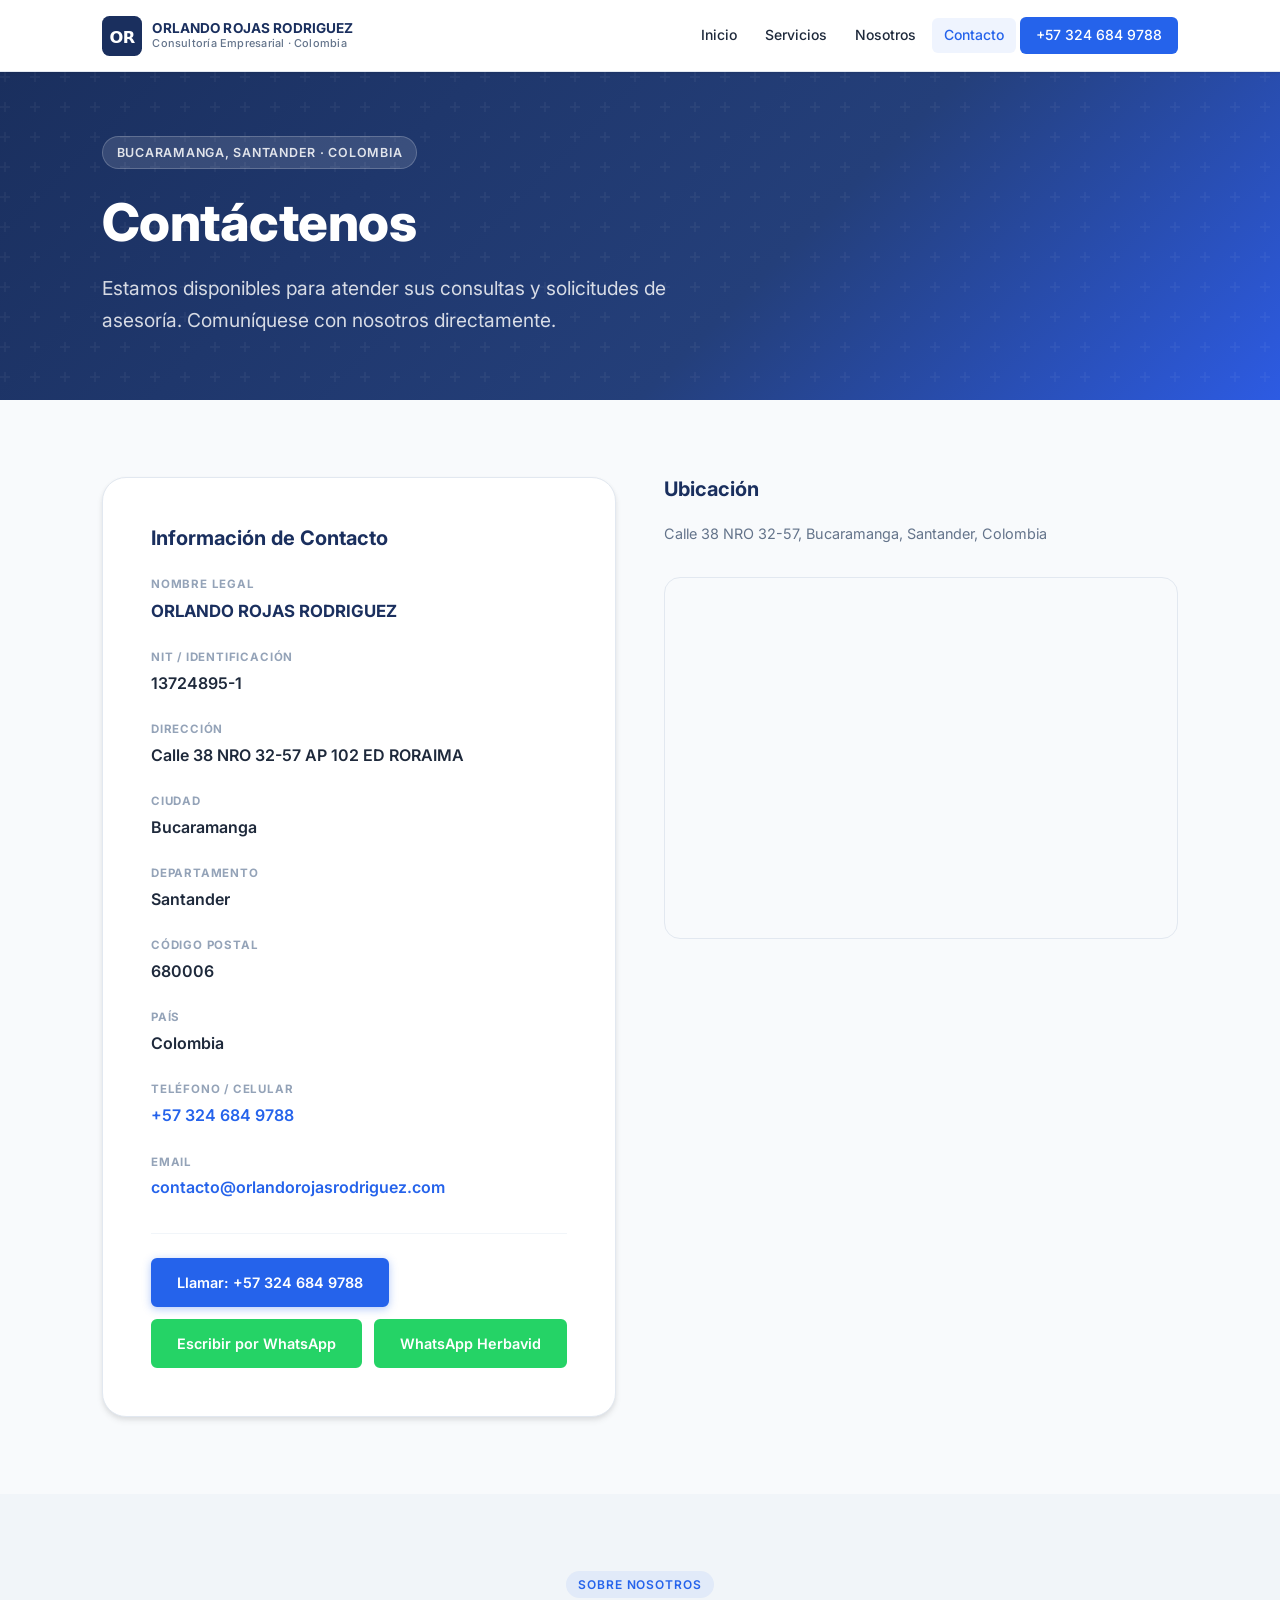
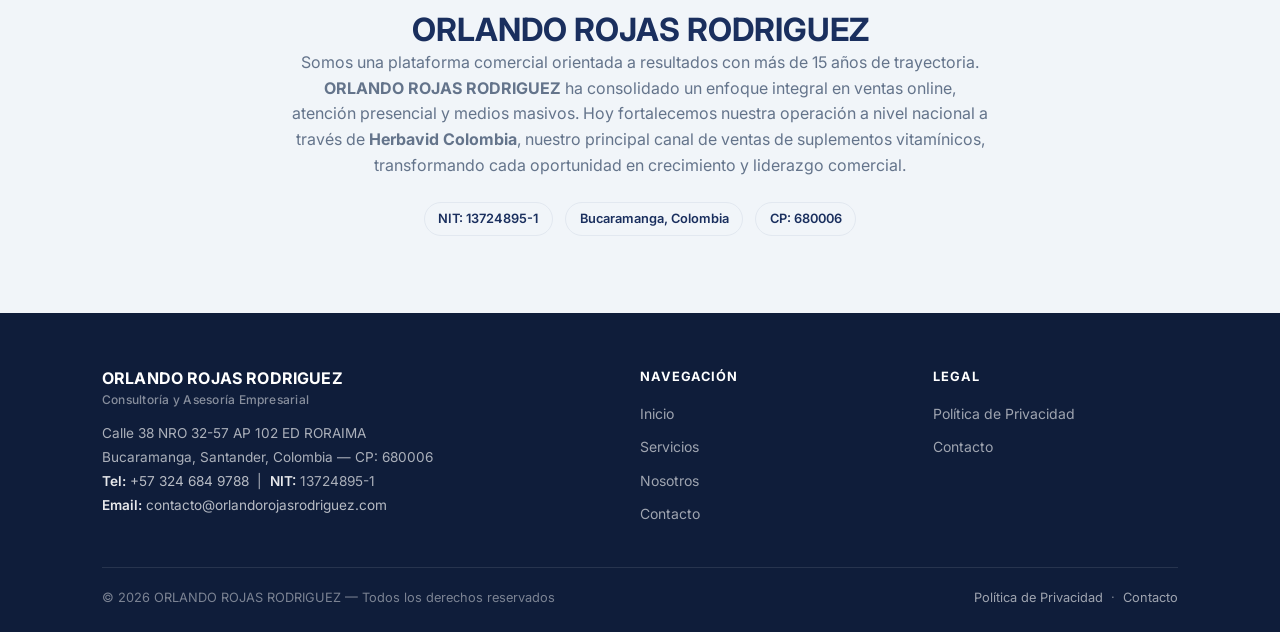
==== commit 8d2292f6: "content: Optimizar la biografía para enfatizar la experiencia como plataforma comercial y ventas omn" ====
--- a/contact.html
+++ b/contact.html
@@ -196,9 +196,7 @@
         <span class="section-tag">Sobre nosotros</span>
         <h2>ORLANDO ROJAS RODRIGUEZ</h2>
         <p style="color: var(--text-muted); margin-bottom: 1.5rem;">
-          Con más de 15 años de experiencia en el ámbito comercial y ventas presenciales y online, <strong>ORLANDO ROJAS RODRIGUEZ</strong> ha construido un modelo de negocio sólido enfocado en resultados. 
-          Además, lidera <strong>Herbavid Colombia</strong>, canal principal para la venta de suplementos vitamínicos a nivel nacional.
-          Estamos disponibles para atender sus necesidades en gestión comercial, administrativa, tributaria y representación empresarial en Bucaramanga y Colombia.
+          Somos una plataforma comercial orientada a resultados con más de 15 años de trayectoria. <strong>ORLANDO ROJAS RODRIGUEZ</strong> ha consolidado un enfoque integral en ventas online, atención presencial y medios masivos. Hoy fortalecemos nuestra operación a nivel nacional a través de <strong>Herbavid Colombia</strong>, nuestro principal canal de ventas de suplementos vitamínicos, transformando cada oportunidad en crecimiento y liderazgo comercial.
         </p>
         <div style="display: flex; flex-wrap: wrap; gap: .75rem; justify-content: center;">
           <span class="badge">NIT: 13724895-1</span>
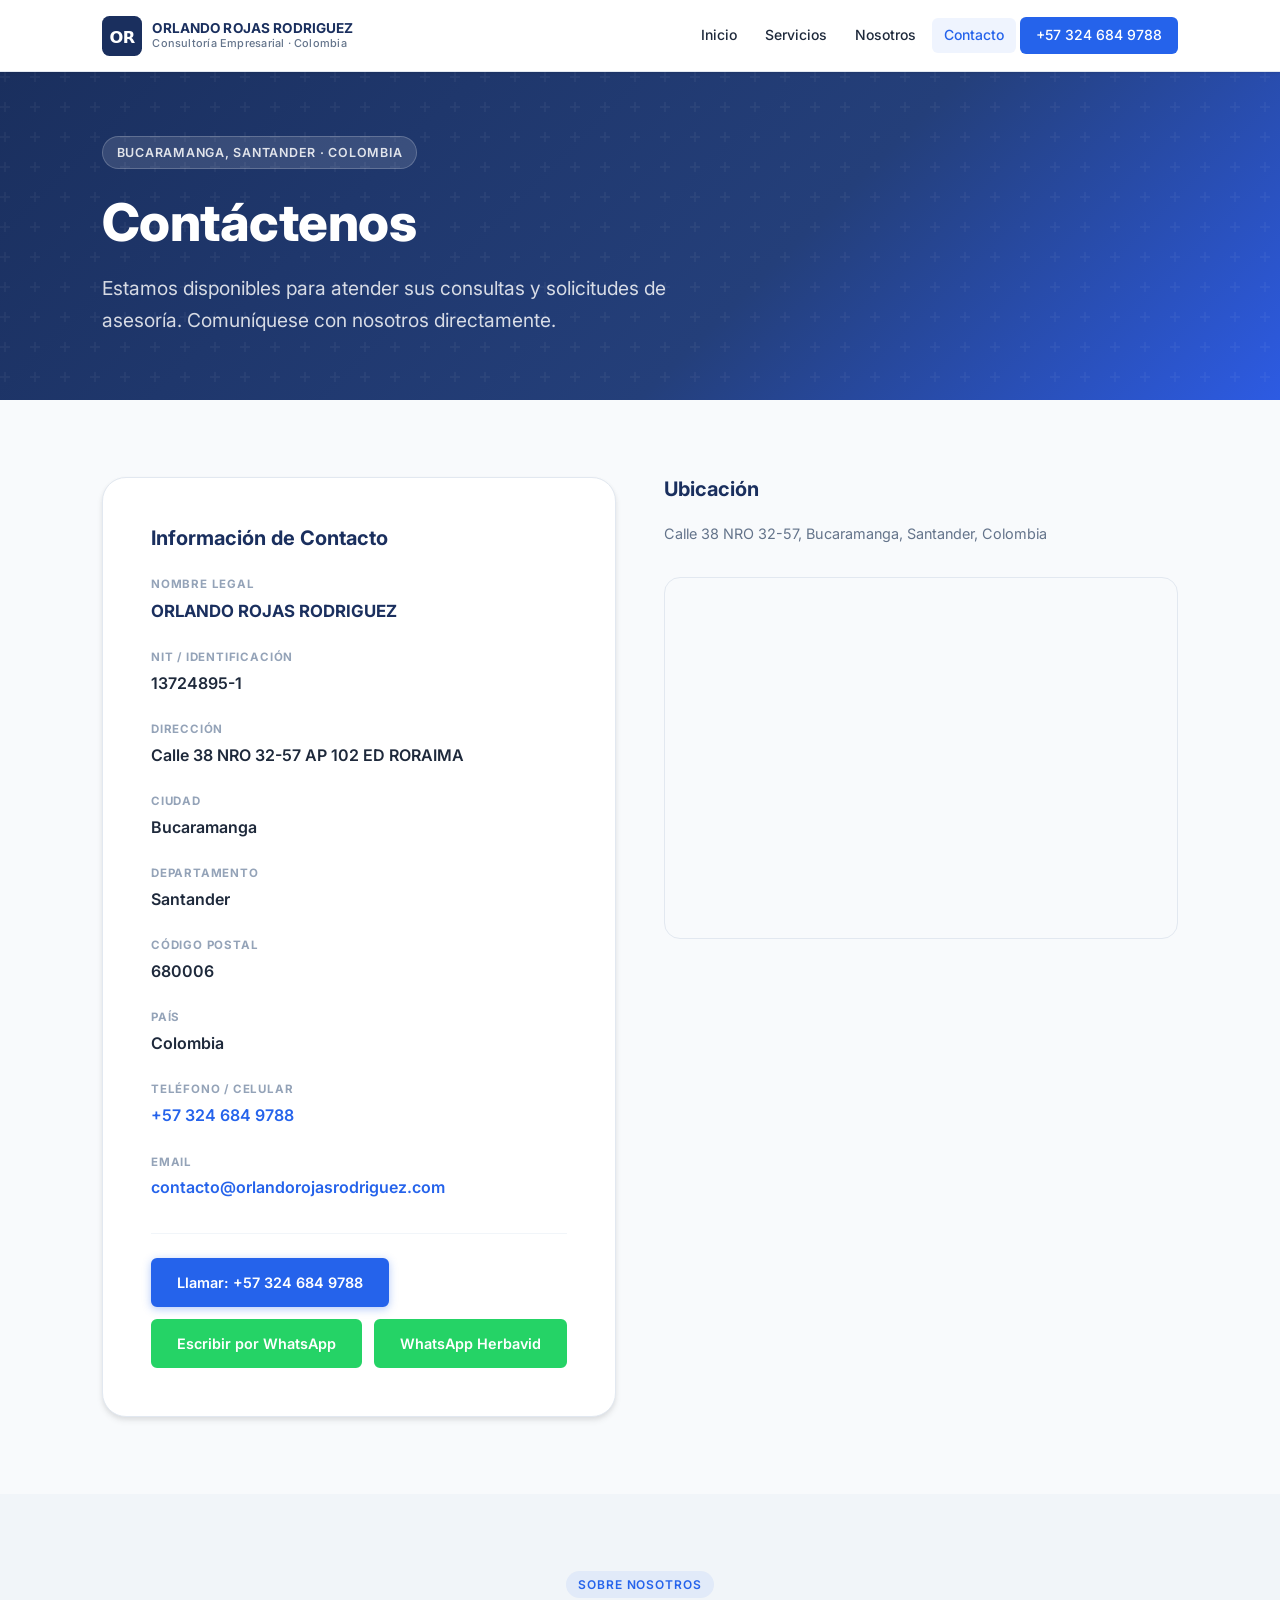
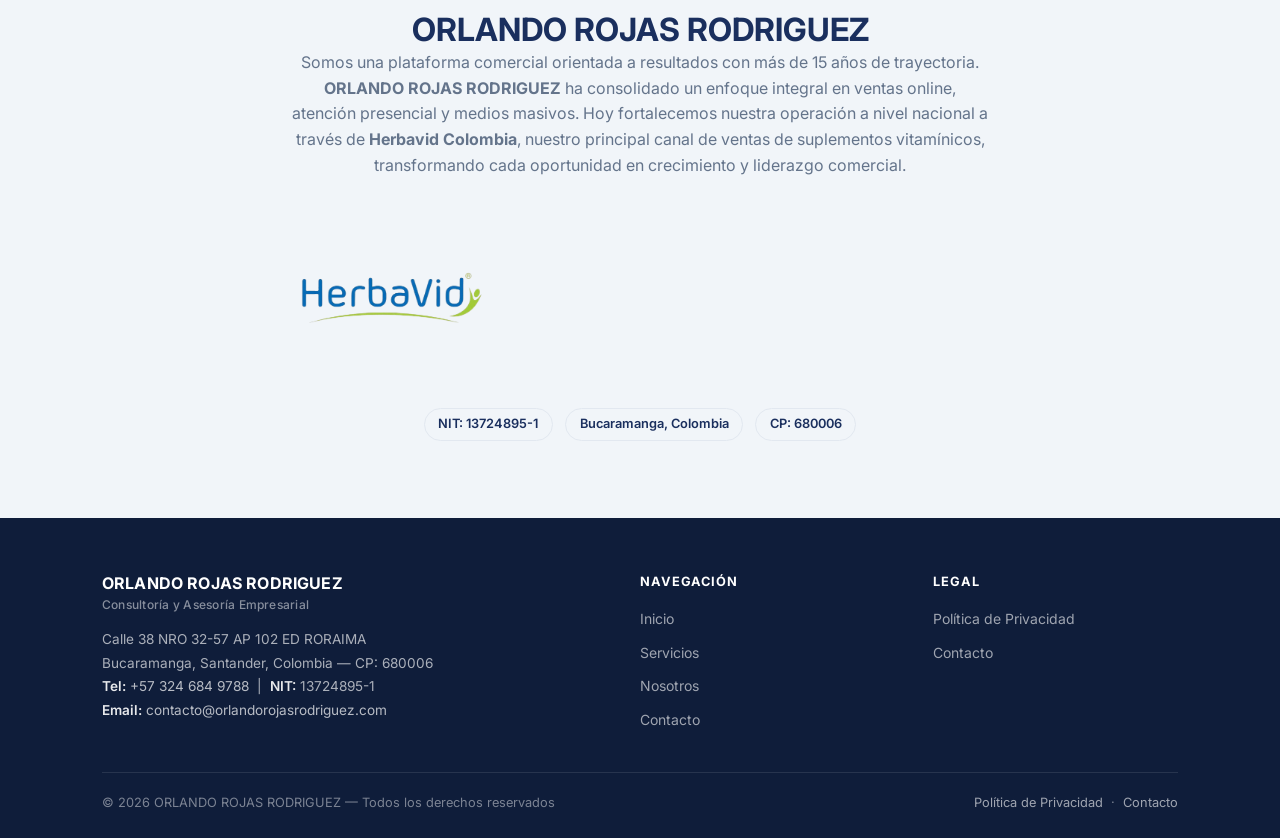
==== commit 7fdaed78: "design: Incorporar logo de Herbavid en las secciones biográficas" ====
--- a/contact.html
+++ b/contact.html
@@ -198,6 +198,9 @@
         <p style="color: var(--text-muted); margin-bottom: 1.5rem;">
           Somos una plataforma comercial orientada a resultados con más de 15 años de trayectoria. <strong>ORLANDO ROJAS RODRIGUEZ</strong> ha consolidado un enfoque integral en ventas online, atención presencial y medios masivos. Hoy fortalecemos nuestra operación a nivel nacional a través de <strong>Herbavid Colombia</strong>, nuestro principal canal de ventas de suplementos vitamínicos, transformando cada oportunidad en crecimiento y liderazgo comercial.
         </p>
+        <div style="text-align: center; margin-bottom: 2rem;">
+          <img src="assets/images/herbavid.png" alt="Herbavid Colombia" style="max-width: 200px; height: auto;">
+        </div>
         <div style="display: flex; flex-wrap: wrap; gap: .75rem; justify-content: center;">
           <span class="badge">NIT: 13724895-1</span>
           <span class="badge">Bucaramanga, Colombia</span>
